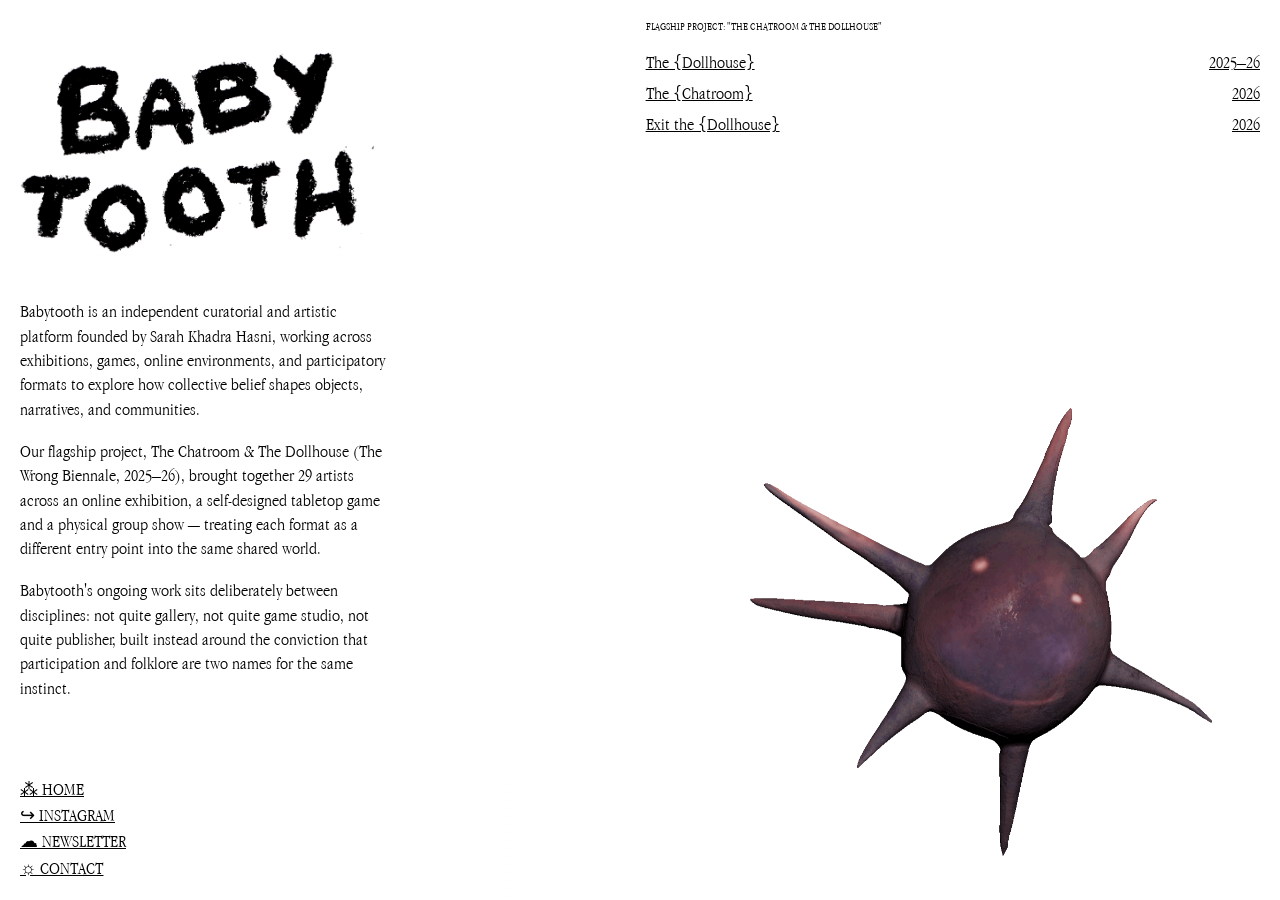
==== index.html @ 8e9f5a17 "babytooth website v.1" ====
<!DOCTYPE html>
<html lang="en">
<head>
    <meta charset="UTF-8">
    <meta name="viewport" content="width=device-width, initial-scale=1.0">
    <title>Babytooth</title>
    <link rel="stylesheet" href="style.css">
</head>
<body>

<main class="site">

    <!-- LEFT / MAIN INFORMATION -->
    <section class="intro">
        <a href="index.html" class="logo-link">
            <img
                src="assets/babytooth.png"
                alt="Babytooth"
                class="logo"
            >
        </a>

        <div class="description">
            <p>
                Babytooth is an independent curatorial and artistic
                platform founded by Sarah Khadra Hasni, working across
                exhibitions, games, online environments, and participatory
                formats to explore how collective belief shapes objects,
                narratives, and communities.
            </p>
            <p>
                Our flagship project, The Chatroom & The Dollhouse
                (The Wrong Biennale, 2025–26), brought together 29 artists
                across an online exhibition, a self-designed tabletop game
                and a physical group show — treating each format as a
                different entry point into the same shared world.
            </p>
            <p>
                Babytooth's ongoing work sits deliberately between
                disciplines: not quite gallery, not quite game studio,
                not quite publisher, built instead around the conviction
                that participation and folklore are two names for the
                same instinct.
            </p>
        </div>
    </section>

    <!-- RIGHT / PROJECTS -->
    <section class="projects">
        <div class="projects-label">
            FLAGSHIP PROJECT: "THE CHATROOM & THE DOLLHOUSE"
        </div>

        <nav class="project-list">

            <!-- THE DOLLHOUSE -->
            <a
                href="projects/dollhouse.html"
                class="project"
                data-img1="assets/dollhouse-1.png"
                data-img2="assets/dollhouse-2.png"
            >
                <span class="project-title">
                    The {Dollhouse}
                </span>
                <span class="project-date">
                    2025–26
                </span>
            </a>

            <!-- THE CHATROOM -->
            <a
                href="projects/chatroom.html"
                class="project"
                data-img1="assets/chatroom-1.jpg"
                data-img2="assets/chatroom-2.jpg"
            >
                <span class="project-title">
                    The {Chatroom}
                </span>
                <span class="project-date">
                    2026
                </span>
            </a>

            <!-- EXIT THE DOLLHOUSE -->
            <a
                href="projects/exit-dollhouse.html"
                class="project"
                data-img1="assets/exit-dollhouse-1.jpg"
                data-img2="assets/exit-dollhouse-2.jpg"
            >
                <span class="project-title">
                    Exit the {Dollhouse}
                </span>
                <span class="project-date">
                    2026
                </span>
            </a>

        </nav>
    </section>

    <!-- PROJECT HOVER IMAGES -->
    <div class="project-preview">
        <img
            src=""
            alt=""
            id="preview-image-1"
        >
        <img
            src=""
            alt=""
            id="preview-image-2"
        >
    </div>

    <!-- BOTTOM LEFT NAVIGATION -->
    <nav class="site-nav">
        <a href="index.html">
            ⁂ HOME
        </a>
        <a
            href="https://www.instagram.com/bby.t00th/"
            target="_blank"
            rel="noopener noreferrer"
        >
           ↪ INSTAGRAM
        </a>
        <a href="#newsletter">
           ☁ NEWSLETTER
        </a>
        <a href="mailto:thechatroomandthedollhouse@gmail.com">
           ☼ CONTACT
        </a>
    </nav>

<div class="mascot">
    <img
        src="assets/spikey0-static.png"
        data-static="assets/spikey0-static.png"
        data-gif="assets/spikey0.gif"
        data-spin2="assets/spikey1.gif"
        alt="Babytooth mascot"
    >
</div>

</main>

<div class="bottom-fade"></div>

<script src="script.js"></script>
</body>
<!-- HIDDEN SVG FILTER FOR LOGO BOILING EFFECT -->
<svg style="display: none;">
  <defs>
    <filter id="hand-drawn">
      <feTurbulence type="fractalNoise" baseFrequency="0.04" numOctaves="2" result="noise" />
      <feDisplacementMap in="SourceGraphic" in2="noise" scale="3" xChannelSelector="R" yChannelSelector="G" />
    </filter>
    
    <filter id="hand-drawn-2">
      <feTurbulence type="fractalNoise" baseFrequency="0.05" numOctaves="2" result="noise" />
      <feDisplacementMap in="SourceGraphic" in2="noise" scale="4" xChannelSelector="R" yChannelSelector="G" opacity="0.8" />
    </filter>
  </defs>
</svg>
</html>
---- style.css ----
/* --------------------------------------------------
   CUSTOM & GOOGLE FONTS
-------------------------------------------------- */
@import url('https://fonts.googleapis.com/css2?family=Rock+Salt&display=swap');

/* --------------------------------------------------
   PROJECT TITLE (ROCK SALT + CONTINUOUS BOIL)
-------------------------------------------------- */
.project-title-bold {
    font-weight: normal;
    line-height: 1.2;
    letter-spacing: 0.5px;
    margin: 0 0 10px 0;
    text-transform: uppercase;
    display: inline-block;
    
    /* Continuous 3-step hand-drawn boil animation */
    animation: squigglevision 0.35s steps(1) infinite;
}
/* --------------------------------------------------
   CUSTOM FONT SETUP
-------------------------------------------------- */

@font-face {
    font-family: 'AppleGaramond';
    src: url('assets/AppleGaramond-Light.ttf') format('truetype');
    font-weight: normal;
    font-style: normal;
}

@font-face {
    font-family: 'Tagesschrift';
    src: url('../assets/Tagesschrift-Regular.ttf') format('truetype'),
         url('assets/Tagesschrift-Regular.ttf') format('truetype');
    font-weight: normal;
    font-style: normal;
}


/* --------------------------------------------------
   BASIC RESET & BODY
-------------------------------------------------- */

* {
    box-sizing: border-box;
}

html,
body {
    margin: 0;
    padding: 0;
    width: 100%;
    min-height: 100%;
}

body {
    font-family: 'AppleGaramond', Arial, sans-serif;
    font-size: 18px;
    line-height: 1.35;
    background: #ffffff;
    color: #000000;
    background-size: 100% auto;
    background-position: top center;
    background-repeat: no-repeat;
    background-attachment: fixed;
}

/* --------------------------------------------------
   BOTTOM GRADIENT FADE
-------------------------------------------------- */

.bottom-fade {
    position: fixed;
    bottom: 0;
    left: 0;
    width: 100%;
    height: 120px;
    background: linear-gradient(to top, rgba(255, 255, 255, 1) 0%, rgba(255, 255, 255, 0) 100%);
    pointer-events: none;
    z-index: 15;
}


/* --------------------------------------------------
   LINKS
-------------------------------------------------- */

a {
    color: inherit;
    text-decoration: underline;
}

a:hover, a:active {
    color: black;
    background-color: rgba(234, 178, 221, 0.458);
}

.logo-link:hover,
.logo-link:active {
    background-color: transparent;
}

::selection {
    color: rgb(234, 178, 221);
    background: black;
}


/* --------------------------------------------------
   MAIN LAYOUT (HOMEPAGE)
-------------------------------------------------- */

.site {
    position: relative;
    width: 100%;
    min-height: 100vh;
    padding: 20px;
}


/* --------------------------------------------------
   INTRO (LEFT SIDEBAR) & STICKY LOGO
-------------------------------------------------- */

.intro {
    width: 370px;
    max-width: 100%;
}

.logo-link {
    display: block;
    position: sticky;
    top: 0;
    z-index: 100;
    padding-top: 20px; /* Maintains top spacing when sticky */
    margin-bottom: 25px;
    /* White gradient fading down to transparent so text disappears behind it as you scroll */
    background: linear-gradient(
        to bottom,
        rgba(255, 255, 255, 1) 0%,
        rgba(255, 255, 255, 1) 75%,
        rgba(255, 255, 255, 0) 100%
    );
}

.logo {
    display: block;
    width: 370px;
    max-width: 100%;
    height: auto;
    margin-bottom: 10px; /* Reduced since bottom padding of logo-link adds spacing */
}


/* --------------------------------------------------
   HOMEPAGE PROJECTS LIST
-------------------------------------------------- */

.projects {
    position: absolute;
    top: 20px;
    right: 20px;
    width: 48vw;
    max-width: 700px;
}

.projects-label {
    margin-bottom: 12px;
    font-size: 11px;
    text-transform: uppercase;
}

.project-list {
    display: flex;
    flex-direction: column;
}

.project {
    display: grid;
    grid-template-columns: 1fr auto;
    gap: 20px;
    padding: 3px 0;
    border-bottom: 1px solid transparent;
}

.project:hover {
    text-decoration: none;
}

.project:hover .project-title {
    text-decoration: underline;
}

.project-date {
    white-space: nowrap;
}


/* --------------------------------------------------
   PROJECT IMAGE PREVIEW
-------------------------------------------------- */

/* Base styling: Locked at 40vw / 650px max for all laptops (including 13" MacBooks) */
.project-preview {
    position: fixed;
    left: 50%;
    top: 50%;
    width: 40vw;
    max-width: 650px;
    aspect-ratio: 4 / 3;
    transform: translate(-50%, -50%);
    pointer-events: none;
    opacity: 0;
    z-index: 5;
    transition: opacity 0.15s ease;
}

/* ONLY applies to large external monitors, iMacs, and wide desktop displays */
@media (min-width: 1800px) {
    .project-preview {
        width: 50vw;
        max-width: 1000px;
    }
}

.project-preview.visible {
    opacity: 1;
}

.project-preview img {
    position: absolute;
    width: 55%;
    aspect-ratio: 4 / 3;
    object-fit: cover;
    transition: transform 0.2s ease-out;
}

/* Back Image */
.project-preview img:first-child {
    top: 0;
    left: 0;
    transform: translate(var(--x1, 0px), var(--y1, 0px));
}

/* Front Image */
.project-preview img:last-child {
    bottom: 0;
    right: 0;
    transform: translate(var(--x2, 0px), var(--y2, 0px));
    filter: drop-shadow(0px 8px 16px rgba(0, 0, 0, 0.2));
}


/* --------------------------------------------------
   BOTTOM NAVIGATION
-------------------------------------------------- */

.site-nav {
    position: fixed;
    left: 20px;
    bottom: 20px;
    display: flex;
    flex-direction: column;
    gap: 2px;
    z-index: 20;
}

.site-nav a {
    width: max-content;
}


/* --------------------------------------------------
   MASCOT
-------------------------------------------------- */

.mascot {
    position: fixed;
    right: 20px;
    bottom: 20px;
    width: 550px;
    z-index: 30;
    pointer-events: none;
    transition: width 0.3s ease;
}

.project-page .mascot {
    width: 220px;
}

.mascot img {
    display: block;
    width: 100%;
    height: auto;
    pointer-events: auto;
    cursor: pointer;
}

/* --------------------------------------------------
   PROJECT SUBPAGES (3-COLUMN GRID LAYOUT)
-------------------------------------------------- */

.project-grid {
    display: grid;
    grid-template-columns: 370px 1fr 200px; 
    gap: 8vw; /* Takes up 8% of the screen width for each gap */
    width: 100%;
    padding-bottom: 120px;
}

.project-content {
    width: 100%;
}

.project-header,
.project-images {
    width: 100%;
}

/* --------------------------------------------------
   PROJECT PAGE HEADER & LAYOUT
-------------------------------------------------- */

.project-header {
    width: 100%;
    text-align: center;
    margin-bottom: 40px;
}

/* Custom Font Title (Komrile) */
.project-title-bold {
    font-family: 'Tagesschrift', sans-serif;
    font-size: 38px;
    font-weight: thin;
    line-height: 1.1;
    letter-spacing: -0.5px;
    margin: 0 0 10px 0;
    text-transform: uppercase;
}

/* Subtitle in default font */
.project-subtitle {
    font-family: 'AppleGaramond', Georgia, serif;
    font-size: 18px;
    color: #444444;
    letter-spacing: 0.5px;
    margin-bottom: 30px;
}

/* Hero (First) Image directly under header */
.project-hero-image {
    margin: 0 0 35px 0;
    width: 100%;
}

.project-hero-image img {
    display: block;
    width: 100%;
    height: auto;
}

/* Minimalist Metadata Grid */
.project-meta-grid {
    display: grid;
    grid-template-columns: repeat(2, 1fr);
    gap: 16px 24px;
    padding: 18px 0;
    margin-bottom: 40px;
    border-top: 1px dotted #cccccc;
    border-bottom: 1px dotted #cccccc;
    font-size: 14px;
    text-align: left;
}

.meta-item {
    display: flex;
    flex-direction: column;
    gap: 2px;
}

.meta-label {
    font-family: sans-serif;
    font-size: 10px;
    letter-spacing: 1px;
    text-transform: uppercase;
    color: #666666;
}

.meta-value {
    font-family: 'AppleGaramond', Georgia, serif;
    font-size: 16px;
}

/* Standard Body Text */
.project-description {
    margin-bottom: 60px;
    font-size: 18px;
    line-height: 1.45;
    max-width: 750px;
}

.project-description p {
    margin: 0 0 18px 0;
}

/* Images Gallery Spacing */
.project-images figure {
    margin: 0 0 60px 0;
}

.project-images img {
    display: block;
    width: 100%;
    height: auto;
}

/* --------------------------------------------------
   PROJECT SIDEBAR (RIGHT / 3RD COLUMN)
-------------------------------------------------- */

.projects-sidebar {
    width: 200px;
    position: sticky;
    top: 20px;
    align-self: start;
}

.sidebar-title {
    font-size: 11px;
    text-transform: uppercase;
    margin-bottom: 20px;
}

.sidebar-project-list {
    display: flex;
    flex-direction: column;
    gap: 25px;
}

.sidebar-item {
    display: flex;
    flex-direction: column;
    text-decoration: none;
    position: relative;
}

.sidebar-item:hover {
    background-color: transparent;
}

/* Image wrapper container */
.sidebar-item-img-wrapper {
    position: relative;
    width: 100%;
    height: 120px; /* <--- Fixed height is capping the preview images */
    margin-bottom: 6px;
    overflow: hidden;
    background-color: #ffffff;
}

.sidebar-item img {
    width: 100%;
    height: 100%;
    object-fit: cover;
    display: block;
    transition: filter 0.25s ease, transform 0.25s ease;
}

/* Base Inverted Inverted/X-Ray Effect on Hover */
.sidebar-item:hover img {
    filter: invert(100%) brightness(1.1) contrast(1.1);
    transform: scale(1.02);
}

/* Pale Pink Hue Layer on Top */
.sidebar-item-img-wrapper::after {
    content: '';
    position: absolute;
    top: 0;
    left: 0;
    width: 100%;
    height: 100%;
    background-color: rgb(234, 178, 221); /* Your exact pale pink tone */
    mix-blend-mode: hue; /* Replaces color hues with pink while preserving inverted detail */
    opacity: 0;
    pointer-events: none;
    transition: opacity 0.25s ease;
}

/* Trigger pink hue layer on hover */
.sidebar-item:hover .sidebar-item-img-wrapper::after {
    opacity: 1;
}

.sidebar-item-title {
    font-size: 14px;
    text-decoration: underline;
}

.sidebar-item:hover .sidebar-item-title {
    background-color: rgba(234, 178, 221, 0.458);
}

/* --------------------------------------------------
   METADATA GRID & ARTIST LIST
-------------------------------------------------- */

.project-meta-grid {
    display: grid;
    grid-template-columns: repeat(2, 1fr);
    gap: 16px 24px;
    padding: 18px 0;
    margin-bottom: 40px;
    border-top: 1px dotted #cccccc;
    border-bottom: 1px dotted #cccccc;
    font-size: 14px;
    text-align: left;
}

/* Full-width metadata item (spans across both columns) */
.meta-item.full-width {
    grid-column: 1 / -1;
    padding-top: 10px;
    border-top: 1px dotted #e5e5e5;
}

/* Image Captions / Credits */
figcaption.image-credit {
    font-family: sans-serif;
    font-size: 11px;
    letter-spacing: 0.5px;
    color: #666666;
    margin-top: 8px;
    text-align: center;
    line-height: 1.35;
}




/* --------------------------------------------------
   MOBILE ADAPTATION
-------------------------------------------------- */

@media (max-width: 1024px) {
    .project-grid {
        grid-template-columns: 370px 1fr;
    }

    .projects-sidebar {
        grid-column: span 2;
        width: 100%;
        position: relative;
        top: 0;
    }

    .sidebar-project-list {
        flex-direction: row;
        gap: 15px;
    }

    .sidebar-item {
        flex: 1;
    }
}

@media (max-width: 850px) {
    .site {
        padding: 15px;
    }

    .project-grid {
        grid-template-columns: 1fr;
        gap: 60px;
    }

    .intro {
        width: 100%;
    }

    .logo {
        width: 140px;
        margin-bottom: 25px;
    }

    .projects,
    .project-content {
        width: 100%;
    }

    .project-preview {
        display: none;
    }

    .site-nav {
        position: relative;
        left: auto;
        bottom: auto;
        margin-top: 60px;
        margin-bottom: 100px;
    }

    .mascot {
        width: 100px;
        right: 15px;
        bottom: 15px;
    }

    .sidebar-project-list {
        flex-direction: column;
    }

    .project-title-bold {
        font-size: 36px;
    }

    .project-meta-grid {
        grid-template-columns: 1fr;
    }
}

/* --------------------------------------------------
   LOGO HAND-DRAWN BOIL ANIMATION ON ANY LINK HOVER
-------------------------------------------------- */

@keyframes squigglevision {
  0%, 100% {
    filter: url('#hand-drawn');
    transform: scale(1) rotate(0deg);
  }
  33% {
    filter: url('#hand-drawn-2');
    transform: scale(1.005) rotate(0.3deg);
  }
  66% {
    filter: none;
    transform: scale(0.998) rotate(-0.3deg);
  }
}

/* Base logo styling */
.logo {
  display: block;
  width: 370px;
  max-width: 100%;
  height: auto;
  margin-bottom: 35px;
}

/* Trigger the boil animation on hover over the logo OR hover over ANY link on the site */
.logo:hover,
body:has(a:hover) .logo {
  animation: squigglevision 0.35s steps(1) infinite;
}
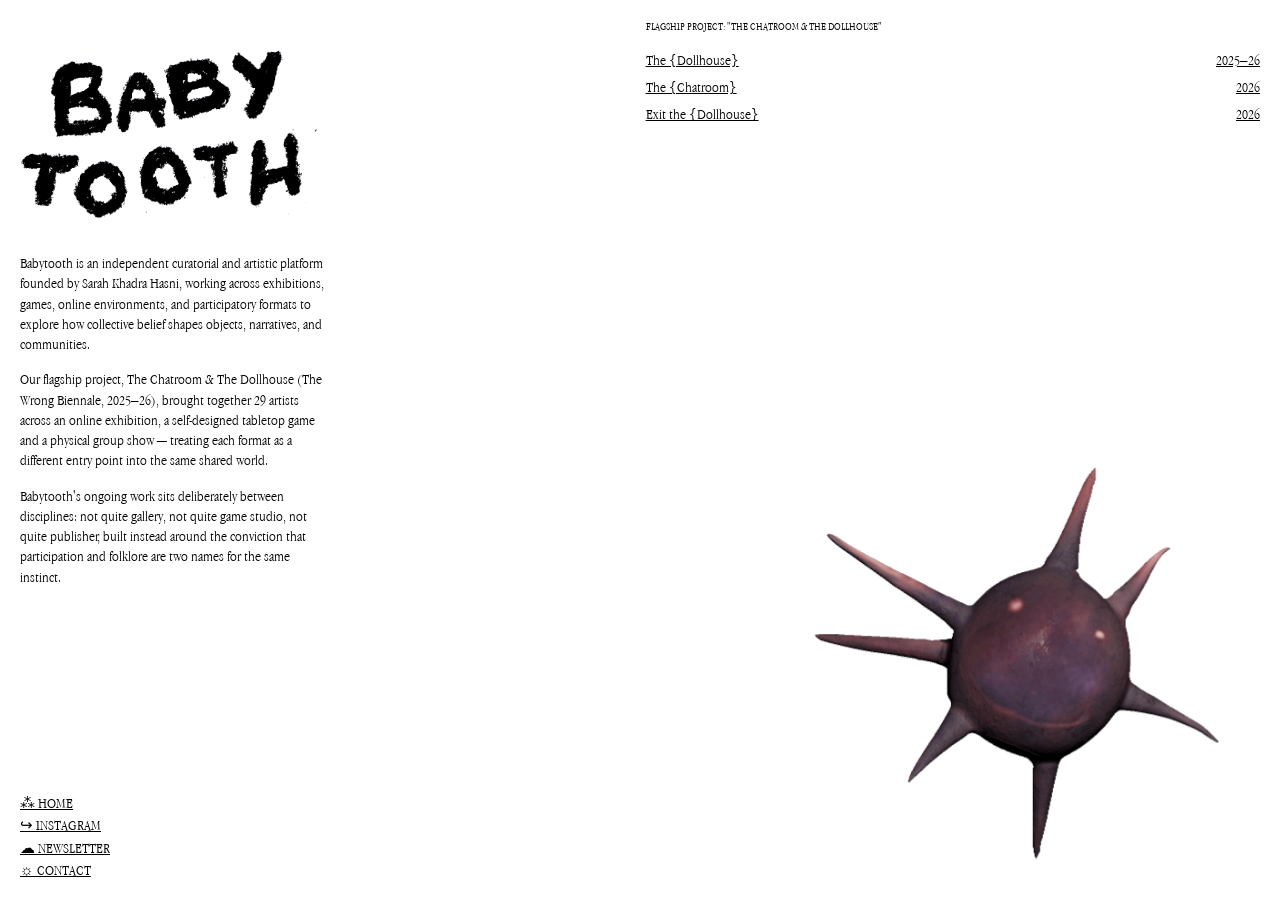
==== commit 2829ee92: "proportions update" ====
--- a/index.html
+++ b/index.html
@@ -149,20 +149,24 @@
 
 <div class="bottom-fade"></div>
 
+<!-- HIDDEN SVG FILTER FOR LOGO ANIMATION -->
+<svg width="0" height="0" style="position: absolute; pointer-events: none;">
+    <defs>
+        <filter id="hand-drawn" x="0%" y="0%" width="100%" height="100%">
+            <feTurbulence type="fractalNoise" baseFrequency="0.04" numOctaves="2" result="noise" />
+            <feDisplacementMap in="SourceGraphic" in2="noise" scale="2" xChannelSelector="R" yChannelSelector="G" />
+        </filter>
+        <filter id="hand-drawn-2" x="0%" y="0%" width="100%" height="100%">
+            <feTurbulence type="fractalNoise" baseFrequency="0.05" numOctaves="2" result="noise" />
+            <feDisplacementMap in="SourceGraphic" in2="noise" scale="3" xChannelSelector="R" yChannelSelector="G" />
+        </filter>
+        <filter id="hand-drawn-3" x="0%" y="0%" width="100%" height="100%">
+            <feTurbulence type="fractalNoise" baseFrequency="0.035" numOctaves="2" result="noise" />
+            <feDisplacementMap in="SourceGraphic" in2="noise" scale="1.5" xChannelSelector="R" yChannelSelector="G" />
+        </filter>
+    </defs>
+</svg>
+
 <script src="script.js"></script>
 </body>
-<!-- HIDDEN SVG FILTER FOR LOGO BOILING EFFECT -->
-<svg style="display: none;">
-  <defs>
-    <filter id="hand-drawn">
-      <feTurbulence type="fractalNoise" baseFrequency="0.04" numOctaves="2" result="noise" />
-      <feDisplacementMap in="SourceGraphic" in2="noise" scale="3" xChannelSelector="R" yChannelSelector="G" />
-    </filter>
-    
-    <filter id="hand-drawn-2">
-      <feTurbulence type="fractalNoise" baseFrequency="0.05" numOctaves="2" result="noise" />
-      <feDisplacementMap in="SourceGraphic" in2="noise" scale="4" xChannelSelector="R" yChannelSelector="G" opacity="0.8" />
-    </filter>
-  </defs>
-</svg>
 </html>
--- a/style.css
+++ b/style.css
@@ -3,20 +3,6 @@
 -------------------------------------------------- */
 @import url('https://fonts.googleapis.com/css2?family=Rock+Salt&display=swap');
 
-/* --------------------------------------------------
-   PROJECT TITLE (ROCK SALT + CONTINUOUS BOIL)
--------------------------------------------------- */
-.project-title-bold {
-    font-weight: normal;
-    line-height: 1.2;
-    letter-spacing: 0.5px;
-    margin: 0 0 10px 0;
-    text-transform: uppercase;
-    display: inline-block;
-    
-    /* Continuous 3-step hand-drawn boil animation */
-    animation: squigglevision 0.35s steps(1) infinite;
-}
 /* --------------------------------------------------
    CUSTOM FONT SETUP
 -------------------------------------------------- */
@@ -55,7 +41,7 @@
 
 body {
     font-family: 'AppleGaramond', Arial, sans-serif;
-    font-size: 18px;
+    font-size: 15px;
     line-height: 1.35;
     background: #ffffff;
     color: #000000;
@@ -123,7 +109,7 @@
 -------------------------------------------------- */
 
 .intro {
-    width: 370px;
+    width: 310px;
     max-width: 100%;
 }
 
@@ -132,9 +118,8 @@
     position: sticky;
     top: 0;
     z-index: 100;
-    padding-top: 20px; /* Maintains top spacing when sticky */
+    padding-top: 20px;
     margin-bottom: 25px;
-    /* White gradient fading down to transparent so text disappears behind it as you scroll */
     background: linear-gradient(
         to bottom,
         rgba(255, 255, 255, 1) 0%,
@@ -145,10 +130,10 @@
 
 .logo {
     display: block;
-    width: 370px;
+    width: 310px;
     max-width: 100%;
     height: auto;
-    margin-bottom: 10px; /* Reduced since bottom padding of logo-link adds spacing */
+    margin-bottom: 10px;
 }
 
 
@@ -200,7 +185,6 @@
    PROJECT IMAGE PREVIEW
 -------------------------------------------------- */
 
-/* Base styling: Locked at 40vw / 650px max for all laptops (including 13" MacBooks) */
 .project-preview {
     position: fixed;
     left: 50%;
@@ -215,7 +199,6 @@
     transition: opacity 0.15s ease;
 }
 
-/* ONLY applies to large external monitors, iMacs, and wide desktop displays */
 @media (min-width: 1800px) {
     .project-preview {
         width: 50vw;
@@ -235,14 +218,12 @@
     transition: transform 0.2s ease-out;
 }
 
-/* Back Image */
 .project-preview img:first-child {
     top: 0;
     left: 0;
     transform: translate(var(--x1, 0px), var(--y1, 0px));
 }
 
-/* Front Image */
 .project-preview img:last-child {
     bottom: 0;
     right: 0;
@@ -278,14 +259,14 @@
     position: fixed;
     right: 20px;
     bottom: 20px;
-    width: 550px;
+    width: 480px; /* Reduced from 550px for homepage/index */
     z-index: 30;
     pointer-events: none;
     transition: width 0.3s ease;
 }
 
 .project-page .mascot {
-    width: 220px;
+    width: 160px;
 }
 
 .mascot img {
@@ -296,16 +277,19 @@
     cursor: pointer;
 }
 
+
 /* --------------------------------------------------
    PROJECT SUBPAGES (3-COLUMN GRID LAYOUT)
 -------------------------------------------------- */
 
 .project-grid {
     display: grid;
-    grid-template-columns: 370px 1fr 200px; 
-    gap: 8vw; /* Takes up 8% of the screen width for each gap */
+    grid-template-columns: 310px 1fr 170px; 
+    gap: 110px; /* Increased from 100px to 110px (pushes center in by 20px total) */
     width: 100%;
     padding-bottom: 120px;
+    max-width: 1600px;
+    margin: 0 auto;
 }
 
 .project-content {
@@ -317,6 +301,7 @@
     width: 100%;
 }
 
+
 /* --------------------------------------------------
    PROJECT PAGE HEADER & LAYOUT
 -------------------------------------------------- */
@@ -324,32 +309,33 @@
 .project-header {
     width: 100%;
     text-align: center;
-    margin-bottom: 40px;
-}
-
-/* Custom Font Title (Komrile) */
+    margin-bottom: 30px;
+}
+
 .project-title-bold {
     font-family: 'Tagesschrift', sans-serif;
-    font-size: 38px;
-    font-weight: thin;
+    font-size: 32px;
+    font-weight: normal;
     line-height: 1.1;
     letter-spacing: -0.5px;
-    margin: 0 0 10px 0;
+    margin: 0 0 8px 0;
     text-transform: uppercase;
-}
-
-/* Subtitle in default font */
+    display: inline-block;
+    
+    /* Continuous 3-step hand-drawn boil animation */
+    animation: squigglevision 0.35s steps(1) infinite;
+}
+
 .project-subtitle {
     font-family: 'AppleGaramond', Georgia, serif;
-    font-size: 18px;
+    font-size: 15px;
     color: #444444;
     letter-spacing: 0.5px;
-    margin-bottom: 30px;
-}
-
-/* Hero (First) Image directly under header */
+    margin-bottom: 25px;
+}
+
 .project-hero-image {
-    margin: 0 0 35px 0;
+    margin: 0 0 30px 0;
     width: 100%;
 }
 
@@ -359,16 +345,15 @@
     height: auto;
 }
 
-/* Minimalist Metadata Grid */
 .project-meta-grid {
     display: grid;
     grid-template-columns: repeat(2, 1fr);
     gap: 16px 24px;
-    padding: 18px 0;
-    margin-bottom: 40px;
+    padding: 16px 0;
+    margin-bottom: 35px;
     border-top: 1px dotted #cccccc;
     border-bottom: 1px dotted #cccccc;
-    font-size: 14px;
+    font-size: 13px;
     text-align: left;
 }
 
@@ -388,24 +373,22 @@
 
 .meta-value {
     font-family: 'AppleGaramond', Georgia, serif;
-    font-size: 16px;
-}
-
-/* Standard Body Text */
+    font-size: 15px;
+}
+
 .project-description {
-    margin-bottom: 60px;
-    font-size: 18px;
-    line-height: 1.45;
-    max-width: 750px;
+    margin-bottom: 50px;
+    font-size: 15px;
+    line-height: 1.4;
+    max-width: 100%; 
 }
 
 .project-description p {
-    margin: 0 0 18px 0;
-}
-
-/* Images Gallery Spacing */
+    margin: 0 0 14px 0;
+}
+
 .project-images figure {
-    margin: 0 0 60px 0;
+    margin: 0 0 50px 0;
 }
 
 .project-images img {
@@ -414,12 +397,13 @@
     height: auto;
 }
 
+
 /* --------------------------------------------------
    PROJECT SIDEBAR (RIGHT / 3RD COLUMN)
 -------------------------------------------------- */
 
 .projects-sidebar {
-    width: 200px;
+    width: 100%;
     position: sticky;
     top: 20px;
     align-self: start;
@@ -428,13 +412,13 @@
 .sidebar-title {
     font-size: 11px;
     text-transform: uppercase;
-    margin-bottom: 20px;
+    margin-bottom: 15px;
 }
 
 .sidebar-project-list {
     display: flex;
     flex-direction: column;
-    gap: 25px;
+    gap: 18px;
 }
 
 .sidebar-item {
@@ -448,12 +432,11 @@
     background-color: transparent;
 }
 
-/* Image wrapper container */
 .sidebar-item-img-wrapper {
     position: relative;
     width: 100%;
-    height: 120px; /* <--- Fixed height is capping the preview images */
-    margin-bottom: 6px;
+    aspect-ratio: 17 / 10;
+    margin-bottom: 4px;
     overflow: hidden;
     background-color: #ffffff;
 }
@@ -466,13 +449,11 @@
     transition: filter 0.25s ease, transform 0.25s ease;
 }
 
-/* Base Inverted Inverted/X-Ray Effect on Hover */
 .sidebar-item:hover img {
     filter: invert(100%) brightness(1.1) contrast(1.1);
     transform: scale(1.02);
 }
 
-/* Pale Pink Hue Layer on Top */
 .sidebar-item-img-wrapper::after {
     content: '';
     position: absolute;
@@ -480,20 +461,20 @@
     left: 0;
     width: 100%;
     height: 100%;
-    background-color: rgb(234, 178, 221); /* Your exact pale pink tone */
-    mix-blend-mode: hue; /* Replaces color hues with pink while preserving inverted detail */
+    background-color: rgb(234, 178, 221);
+    mix-blend-mode: hue;
     opacity: 0;
     pointer-events: none;
     transition: opacity 0.25s ease;
 }
 
-/* Trigger pink hue layer on hover */
 .sidebar-item:hover .sidebar-item-img-wrapper::after {
     opacity: 1;
 }
 
 .sidebar-item-title {
-    font-size: 14px;
+    font-size: 12px;
+    line-height: 1.2;
     text-decoration: underline;
 }
 
@@ -501,30 +482,17 @@
     background-color: rgba(234, 178, 221, 0.458);
 }
 
+
 /* --------------------------------------------------
    METADATA GRID & ARTIST LIST
 -------------------------------------------------- */
 
-.project-meta-grid {
-    display: grid;
-    grid-template-columns: repeat(2, 1fr);
-    gap: 16px 24px;
-    padding: 18px 0;
-    margin-bottom: 40px;
-    border-top: 1px dotted #cccccc;
-    border-bottom: 1px dotted #cccccc;
-    font-size: 14px;
-    text-align: left;
-}
-
-/* Full-width metadata item (spans across both columns) */
 .meta-item.full-width {
     grid-column: 1 / -1;
     padding-top: 10px;
     border-top: 1px dotted #e5e5e5;
 }
 
-/* Image Captions / Credits */
 figcaption.image-credit {
     font-family: sans-serif;
     font-size: 11px;
@@ -536,15 +504,13 @@
 }
 
 
-
-
 /* --------------------------------------------------
    MOBILE ADAPTATION
 -------------------------------------------------- */
 
 @media (max-width: 1024px) {
     .project-grid {
-        grid-template-columns: 370px 1fr;
+        grid-template-columns: 310px 1fr;
     }
 
     .projects-sidebar {
@@ -575,7 +541,8 @@
     }
 
     .intro {
-        width: 100%;
+        width: 310px;
+        max-width: 100%;
     }
 
     .logo {
@@ -611,7 +578,7 @@
     }
 
     .project-title-bold {
-        font-size: 36px;
+        font-size: 26px;
     }
 
     .project-meta-grid {
@@ -619,9 +586,20 @@
     }
 }
 
-/* --------------------------------------------------
-   LOGO HAND-DRAWN BOIL ANIMATION ON ANY LINK HOVER
--------------------------------------------------- */
+
+/* --------------------------------------------------
+   HAND-DRAWN BOIL & JITTER ANIMATION (BALANCED)
+-------------------------------------------------- */
+
+.logo {
+    display: block;
+    width: 310px;
+    max-width: 100%;
+    height: auto;
+    margin-bottom: 10px;
+    /* Prevent jitter from pushing layout content below it */
+    transform-origin: center center;
+}
 
 @keyframes squigglevision {
   0%, 100% {
@@ -630,25 +608,22 @@
   }
   33% {
     filter: url('#hand-drawn-2');
-    transform: scale(1.005) rotate(0.3deg);
+    transform: scale(1.004) rotate(-0.15deg);
   }
   66% {
-    filter: none;
-    transform: scale(0.998) rotate(-0.3deg);
+    filter: url('#hand-drawn-3');
+    transform: scale(0.996) rotate(0.15deg);
   }
 }
 
-/* Base logo styling */
-.logo {
-  display: block;
-  width: 370px;
-  max-width: 100%;
-  height: auto;
-  margin-bottom: 35px;
-}
-
-/* Trigger the boil animation on hover over the logo OR hover over ANY link on the site */
+/* Apply subtle boil animation to logo on hover or link hover */
 .logo:hover,
 body:has(a:hover) .logo {
-  animation: squigglevision 0.35s steps(1) infinite;
+  animation: squigglevision 0.38s steps(1) infinite;
+}
+
+/* Apply subtle boil animation to project page bold titles */
+.project-title-bold {
+  display: inline-block;
+  animation: squigglevision 0.38s steps(1) infinite;
 }
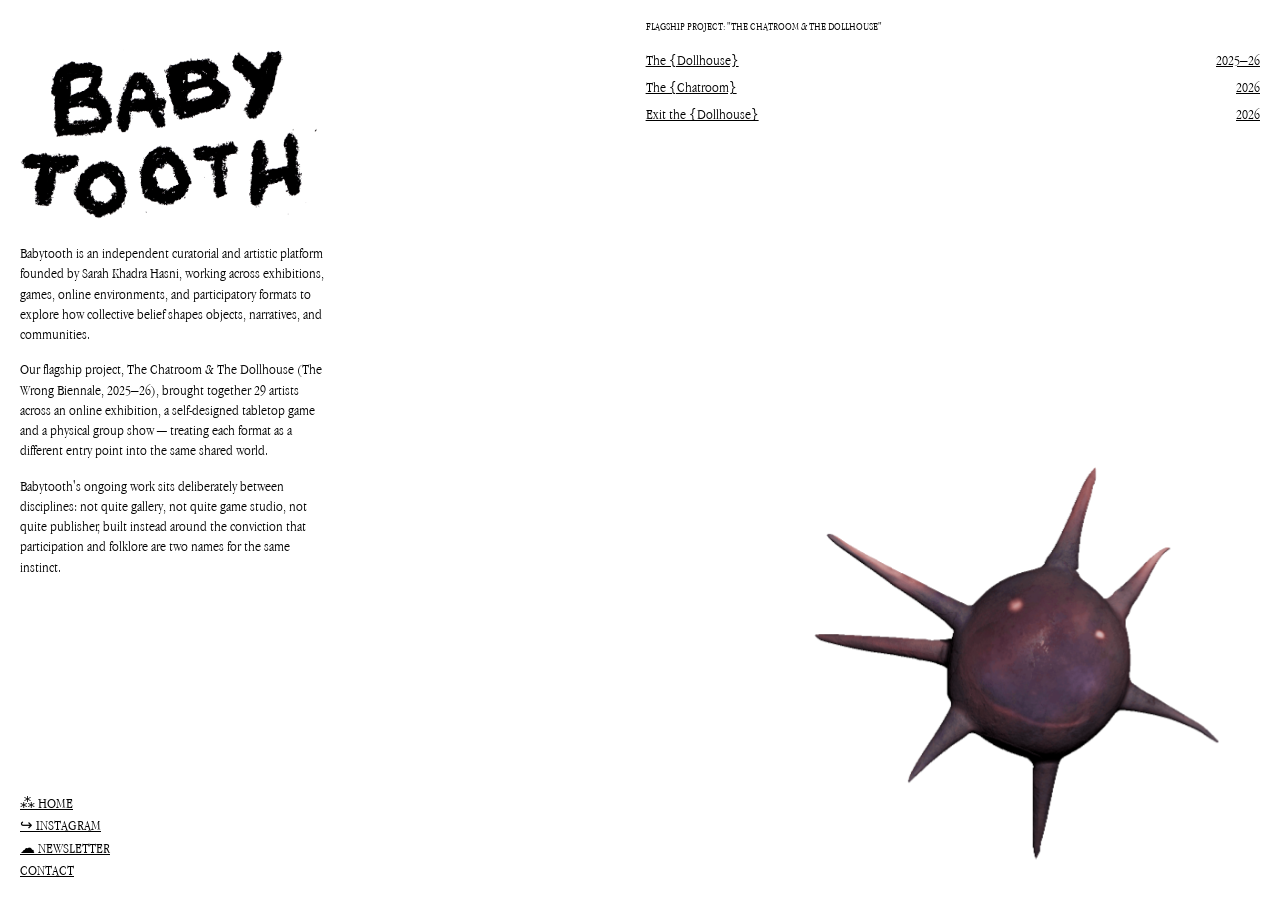
==== commit ea416598: "contact form + newsletter + cleaner css" ====
--- a/index.html
+++ b/index.html
@@ -29,7 +29,7 @@
                 narratives, and communities.
             </p>
             <p>
-                Our flagship project, The Chatroom & The Dollhouse
+                Our flagship project, The Chatroom &amp; The Dollhouse
                 (The Wrong Biennale, 2025–26), brought together 29 artists
                 across an online exhibition, a self-designed tabletop game
                 and a physical group show — treating each format as a
@@ -48,7 +48,7 @@
     <!-- RIGHT / PROJECTS -->
     <section class="projects">
         <div class="projects-label">
-            FLAGSHIP PROJECT: "THE CHATROOM & THE DOLLHOUSE"
+            FLAGSHIP PROJECT: "THE CHATROOM &amp; THE DOLLHOUSE"
         </div>
 
         <nav class="project-list">
@@ -127,27 +127,61 @@
         >
            ↪ INSTAGRAM
         </a>
-        <a href="#newsletter">
+        <a href="https://docs.google.com/forms/d/e/1FAIpQLSenMiPVBC29Pl1h9PBehbivuFpgXhqn_qUfXKItLPQYz8swDA/viewform" target="_blank">
            ☁ NEWSLETTER
         </a>
-        <a href="mailto:thechatroomandthedollhouse@gmail.com">
-           ☼ CONTACT
-        </a>
+        <!-- NAV TRIGGER -->
+        <a href="#contact" id="contact-trigger">CONTACT</a>
     </nav>
 
-<div class="mascot">
-    <img
-        src="assets/spikey0-static.png"
-        data-static="assets/spikey0-static.png"
-        data-gif="assets/spikey0.gif"
-        data-spin2="assets/spikey1.gif"
-        alt="Babytooth mascot"
-    >
+    <div class="mascot">
+        <img
+            src="assets/spikey0-static.png"
+            data-static="assets/spikey0-static.png"
+            data-gif="assets/spikey0.gif"
+            data-spin2="assets/spikey1.gif"
+            alt="Babytooth mascot"
+        >
+    </div>
+
+</main>
+
+<!-- BOTTOM GRADIENT FADE (ONLY ACTIVE ON SCROLLABLE SUBPAGES) -->
+<div class="bottom-fade"></div>
+
+<!-- CONTACT OVERLAY MODAL (PLACED OUTSIDE MAIN FOR CLEAN STACKING) -->
+<div id="contact-modal" class="contact-modal">
+    <div class="contact-modal-content">
+        <button id="close-modal" class="close-modal" aria-label="Close modal">&times;</button>
+        <h2 class="modal-title">Get in Touch</h2>
+        
+        <form id="contact-form" action="https://formspree.io/f/YOUR_FORMSPREE_ID" method="POST" class="contact-form">
+            <div class="form-group">
+                <label for="name">Name</label>
+                <input type="text" id="name" name="name" required placeholder="Your name">
+            </div>
+
+            <div class="form-group">
+                <label for="email">Email</label>
+                <input type="email" id="email" name="email" required placeholder="your@email.com">
+            </div>
+
+            <div class="form-group">
+                <label for="subject">Subject</label>
+                <input type="text" id="subject" name="_subject" required placeholder="Inquiry, proposition, etc.">
+            </div>
+
+            <div class="form-group">
+                <label for="message">Message</label>
+                <textarea id="message" name="message" rows="4" required placeholder="Your message..."></textarea>
+            </div>
+
+            <button type="submit" id="contact-submit-btn" class="contact-submit-btn">Send</button>
+        </form>
+
+        <div id="form-status" class="form-status" style="display: none;"></div>
+    </div>
 </div>
-
-</main>
-
-<div class="bottom-fade"></div>
 
 <!-- HIDDEN SVG FILTER FOR LOGO ANIMATION -->
 <svg width="0" height="0" style="position: absolute; pointer-events: none;">
--- a/style.css
+++ b/style.css
@@ -1,11 +1,8 @@
-/* --------------------------------------------------
-   CUSTOM & GOOGLE FONTS
--------------------------------------------------- */
+/* ==========================================================================
+   1. FONTS & BASE STYLES
+   ========================================================================== */
+
 @import url('https://fonts.googleapis.com/css2?family=Rock+Salt&display=swap');
-
-/* --------------------------------------------------
-   CUSTOM FONT SETUP
--------------------------------------------------- */
 
 @font-face {
     font-family: 'AppleGaramond';
@@ -22,11 +19,6 @@
     font-style: normal;
 }
 
-
-/* --------------------------------------------------
-   BASIC RESET & BODY
--------------------------------------------------- */
-
 * {
     box-sizing: border-box;
 }
@@ -45,56 +37,28 @@
     line-height: 1.35;
     background: #ffffff;
     color: #000000;
-    background-size: 100% auto;
-    background-position: top center;
-    background-repeat: no-repeat;
-    background-attachment: fixed;
-}
-
-/* --------------------------------------------------
-   BOTTOM GRADIENT FADE
--------------------------------------------------- */
-
-.bottom-fade {
-    position: fixed;
-    bottom: 0;
-    left: 0;
-    width: 100%;
-    height: 120px;
-    background: linear-gradient(to top, rgba(255, 255, 255, 1) 0%, rgba(255, 255, 255, 0) 100%);
-    pointer-events: none;
-    z-index: 15;
-}
-
-
-/* --------------------------------------------------
-   LINKS
--------------------------------------------------- */
+}
+
+::selection {
+    color: rgb(234, 178, 221);
+    background: black;
+}
 
 a {
     color: inherit;
     text-decoration: underline;
 }
 
-a:hover, a:active {
+a:hover, 
+a:active {
     color: black;
     background-color: rgba(234, 178, 221, 0.458);
 }
 
-.logo-link:hover,
-.logo-link:active {
-    background-color: transparent;
-}
-
-::selection {
-    color: rgb(234, 178, 221);
-    background: black;
-}
-
-
-/* --------------------------------------------------
-   MAIN LAYOUT (HOMEPAGE)
--------------------------------------------------- */
+
+/* ==========================================================================
+   2. GLOBAL / SHARED LAYOUT & COMPONENTS
+   ========================================================================== */
 
 .site {
     position: relative;
@@ -103,11 +67,7 @@
     padding: 20px;
 }
 
-
-/* --------------------------------------------------
-   INTRO (LEFT SIDEBAR) & STICKY LOGO
--------------------------------------------------- */
-
+/* --- Left Sidebar / Sticky Logo --- */
 .intro {
     width: 310px;
     max-width: 100%;
@@ -119,13 +79,20 @@
     top: 0;
     z-index: 100;
     padding-top: 20px;
-    margin-bottom: 25px;
+    padding-bottom: 0px;
+    margin-bottom: 0px;
     background: linear-gradient(
         to bottom,
         rgba(255, 255, 255, 1) 0%,
-        rgba(255, 255, 255, 1) 75%,
+        rgba(255, 255, 255, 1) 70%,
+        rgba(255, 255, 255, 0.85) 85%,
         rgba(255, 255, 255, 0) 100%
     );
+}
+
+.logo-link:hover,
+.logo-link:active {
+    background-color: transparent;
 }
 
 .logo {
@@ -133,14 +100,195 @@
     width: 310px;
     max-width: 100%;
     height: auto;
-    margin-bottom: 10px;
-}
-
-
-/* --------------------------------------------------
-   HOMEPAGE PROJECTS LIST
--------------------------------------------------- */
-
+    margin-bottom: 0px;
+    transform-origin: center center;
+}
+
+.logo:hover,
+body:has(a:hover) .logo {
+    animation: squigglevision 0.38s steps(1) infinite;
+}
+
+/* --- Bottom Fixed Navigation --- */
+.site-nav {
+    position: fixed;
+    left: 20px;
+    bottom: 20px;
+    display: flex;
+    flex-direction: column;
+    gap: 2px;
+    z-index: 50;
+}
+
+.site-nav a {
+    width: max-content;
+}
+
+/* --- Mascot --- */
+.mascot {
+    position: fixed;
+    right: 20px;
+    bottom: 20px;
+    width: 480px;
+    z-index: 50;
+    pointer-events: none;
+    transition: width 0.3s ease;
+}
+
+.mascot img {
+    display: block;
+    width: 100%;
+    height: auto;
+    pointer-events: auto;
+    cursor: pointer;
+}
+
+/* --- Bottom Gradient Fade --- */
+.bottom-fade {
+    display: none;
+    position: fixed;
+    bottom: 0;
+    left: 0;
+    width: 100%;
+    height: 110px;
+    background: linear-gradient(
+        to top, 
+        rgba(255, 255, 255, 0.85) 0%, 
+        rgba(255, 255, 255, 0.4) 50%, 
+        rgba(255, 255, 255, 0) 100%
+    );
+    pointer-events: none;
+    z-index: 15;
+}
+
+main.project-page ~ .bottom-fade {
+    display: block;
+}
+
+/* --- Contact Modal --- */
+.contact-modal {
+    display: none;
+    position: fixed;
+    top: 0;
+    left: 0;
+    width: 100vw;
+    height: 100vh;
+    background: rgba(0, 0, 0, 0.45);
+    backdrop-filter: blur(2px);
+    -webkit-backdrop-filter: blur(2px);
+    z-index: 10000;
+    justify-content: center;
+    align-items: center;
+}
+
+.contact-modal.active {
+    display: flex;
+}
+
+.contact-modal-content {
+    background-color: #ffffff;
+    border: 1px solid #111111;
+    padding: 35px 30px 30px 30px;
+    width: 90%;
+    max-width: 420px;
+    position: relative;
+    box-shadow: 0 10px 30px rgba(0,0,0,0.15);
+}
+
+.close-modal {
+    position: absolute;
+    top: 12px;
+    right: 15px;
+    background: none;
+    border: none;
+    font-size: 22px;
+    line-height: 1;
+    color: #000000;
+    cursor: pointer;
+    padding: 5px;
+    transition: opacity 0.15s ease;
+}
+
+.close-modal:hover {
+    opacity: 0.6;
+}
+
+.modal-title {
+    font-family: 'AppleGaramond', Georgia, serif;
+    font-size: 22px;
+    font-weight: normal;
+    margin-top: 0;
+    margin-bottom: 20px;
+    color: #000000;
+}
+
+.contact-form .form-group {
+    margin-bottom: 15px;
+    display: flex;
+    flex-direction: column;
+}
+
+.contact-form label {
+    font-family: sans-serif;
+    font-size: 9px;
+    text-transform: uppercase;
+    letter-spacing: 1px;
+    color: #777777;
+    margin-bottom: 5px;
+}
+
+.contact-form input,
+.contact-form textarea {
+    background: #fcfcfc;
+    border: 1px solid #cccccc;
+    padding: 8px 10px;
+    font-family: sans-serif;
+    font-size: 12px;
+    color: #000000;
+    outline: none;
+    transition: border-color 0.15s ease;
+}
+
+.contact-form input:focus,
+.contact-form textarea:focus {
+    border-color: #000000;
+    background: #ffffff;
+}
+
+.contact-submit-btn {
+    background: #000000;
+    color: #ffffff;
+    border: none;
+    font-family: sans-serif;
+    font-size: 10px;
+    text-transform: uppercase;
+    letter-spacing: 1px;
+    padding: 10px 18px;
+    cursor: pointer;
+    width: 100%;
+    margin-top: 5px;
+    transition: background-color 0.15s ease, color 0.15s ease;
+}
+
+.contact-submit-btn:hover {
+    background-color: rgba(234, 178, 221, 0.9);
+    color: #000000;
+}
+
+.form-status {
+    font-family: sans-serif;
+    font-size: 12px;
+    text-align: center;
+    padding: 15px 0 5px 0;
+    color: #111111;
+}
+
+
+/* ==========================================================================
+   3. INDEX / HOMEPAGE SPECIFIC
+   ========================================================================== */
+
+/* --- Projects List Grid --- */
 .projects {
     position: absolute;
     top: 20px;
@@ -180,11 +328,7 @@
     white-space: nowrap;
 }
 
-
-/* --------------------------------------------------
-   PROJECT IMAGE PREVIEW
--------------------------------------------------- */
-
+/* --- Project Image Hover Preview --- */
 .project-preview {
     position: fixed;
     left: 50%;
@@ -232,60 +376,15 @@
 }
 
 
-/* --------------------------------------------------
-   BOTTOM NAVIGATION
--------------------------------------------------- */
-
-.site-nav {
-    position: fixed;
-    left: 20px;
-    bottom: 20px;
-    display: flex;
-    flex-direction: column;
-    gap: 2px;
-    z-index: 20;
-}
-
-.site-nav a {
-    width: max-content;
-}
-
-
-/* --------------------------------------------------
-   MASCOT
--------------------------------------------------- */
-
-.mascot {
-    position: fixed;
-    right: 20px;
-    bottom: 20px;
-    width: 480px; /* Reduced from 550px for homepage/index */
-    z-index: 30;
-    pointer-events: none;
-    transition: width 0.3s ease;
-}
-
-.project-page .mascot {
-    width: 160px;
-}
-
-.mascot img {
-    display: block;
-    width: 100%;
-    height: auto;
-    pointer-events: auto;
-    cursor: pointer;
-}
-
-
-/* --------------------------------------------------
-   PROJECT SUBPAGES (3-COLUMN GRID LAYOUT)
--------------------------------------------------- */
-
+/* ==========================================================================
+   4. PROJECT PAGES & SUBPAGES
+   ========================================================================== */
+
+/* --- 3-Column Layout --- */
 .project-grid {
     display: grid;
     grid-template-columns: 310px 1fr 170px; 
-    gap: 110px; /* Increased from 100px to 110px (pushes center in by 20px total) */
+    gap: 110px;
     width: 100%;
     padding-bottom: 120px;
     max-width: 1600px;
@@ -301,11 +400,11 @@
     width: 100%;
 }
 
-
-/* --------------------------------------------------
-   PROJECT PAGE HEADER & LAYOUT
--------------------------------------------------- */
-
+.project-page .mascot {
+    width: 160px;
+}
+
+/* --- Header & Meta Info --- */
 .project-header {
     width: 100%;
     text-align: center;
@@ -321,9 +420,7 @@
     margin: 0 0 8px 0;
     text-transform: uppercase;
     display: inline-block;
-    
-    /* Continuous 3-step hand-drawn boil animation */
-    animation: squigglevision 0.35s steps(1) infinite;
+    animation: squigglevision 0.38s steps(1) infinite;
 }
 
 .project-subtitle {
@@ -363,6 +460,12 @@
     gap: 2px;
 }
 
+.meta-item.full-width {
+    grid-column: 1 / -1;
+    padding-top: 10px;
+    border-top: 1px dotted #e5e5e5;
+}
+
 .meta-label {
     font-family: sans-serif;
     font-size: 10px;
@@ -376,6 +479,7 @@
     font-size: 15px;
 }
 
+/* --- Description & Figures --- */
 .project-description {
     margin-bottom: 50px;
     font-size: 15px;
@@ -395,102 +499,6 @@
     display: block;
     width: 100%;
     height: auto;
-}
-
-
-/* --------------------------------------------------
-   PROJECT SIDEBAR (RIGHT / 3RD COLUMN)
--------------------------------------------------- */
-
-.projects-sidebar {
-    width: 100%;
-    position: sticky;
-    top: 20px;
-    align-self: start;
-}
-
-.sidebar-title {
-    font-size: 11px;
-    text-transform: uppercase;
-    margin-bottom: 15px;
-}
-
-.sidebar-project-list {
-    display: flex;
-    flex-direction: column;
-    gap: 18px;
-}
-
-.sidebar-item {
-    display: flex;
-    flex-direction: column;
-    text-decoration: none;
-    position: relative;
-}
-
-.sidebar-item:hover {
-    background-color: transparent;
-}
-
-.sidebar-item-img-wrapper {
-    position: relative;
-    width: 100%;
-    aspect-ratio: 17 / 10;
-    margin-bottom: 4px;
-    overflow: hidden;
-    background-color: #ffffff;
-}
-
-.sidebar-item img {
-    width: 100%;
-    height: 100%;
-    object-fit: cover;
-    display: block;
-    transition: filter 0.25s ease, transform 0.25s ease;
-}
-
-.sidebar-item:hover img {
-    filter: invert(100%) brightness(1.1) contrast(1.1);
-    transform: scale(1.02);
-}
-
-.sidebar-item-img-wrapper::after {
-    content: '';
-    position: absolute;
-    top: 0;
-    left: 0;
-    width: 100%;
-    height: 100%;
-    background-color: rgb(234, 178, 221);
-    mix-blend-mode: hue;
-    opacity: 0;
-    pointer-events: none;
-    transition: opacity 0.25s ease;
-}
-
-.sidebar-item:hover .sidebar-item-img-wrapper::after {
-    opacity: 1;
-}
-
-.sidebar-item-title {
-    font-size: 12px;
-    line-height: 1.2;
-    text-decoration: underline;
-}
-
-.sidebar-item:hover .sidebar-item-title {
-    background-color: rgba(234, 178, 221, 0.458);
-}
-
-
-/* --------------------------------------------------
-   METADATA GRID & ARTIST LIST
--------------------------------------------------- */
-
-.meta-item.full-width {
-    grid-column: 1 / -1;
-    padding-top: 10px;
-    border-top: 1px dotted #e5e5e5;
 }
 
 figcaption.image-credit {
@@ -503,10 +511,174 @@
     line-height: 1.35;
 }
 
-
-/* --------------------------------------------------
-   MOBILE ADAPTATION
--------------------------------------------------- */
+/* --- Right Sidebar Column --- */
+.projects-sidebar {
+    width: 100%;
+    position: sticky;
+    top: 20px;
+    align-self: start;
+}
+
+.sidebar-title {
+    font-size: 11px;
+    text-transform: uppercase;
+    margin-bottom: 15px;
+}
+
+.sidebar-project-list {
+    display: flex;
+    flex-direction: column;
+    gap: 18px;
+}
+
+.sidebar-item {
+    display: flex;
+    flex-direction: column;
+    text-decoration: none;
+    position: relative;
+}
+
+.sidebar-item:hover {
+    background-color: transparent;
+}
+
+.sidebar-item-img-wrapper {
+    position: relative;
+    width: 100%;
+    aspect-ratio: 17 / 10;
+    margin-bottom: 4px;
+    overflow: hidden;
+    background-color: #ffffff;
+}
+
+.sidebar-item img {
+    width: 100%;
+    height: 100%;
+    object-fit: cover;
+    display: block;
+    transition: filter 0.25s ease, transform 0.25s ease;
+}
+
+.sidebar-item:hover img {
+    filter: invert(100%) brightness(1.1) contrast(1.1);
+    transform: scale(1.02);
+}
+
+.sidebar-item-img-wrapper::after {
+    content: '';
+    position: absolute;
+    top: 0;
+    left: 0;
+    width: 100%;
+    height: 100%;
+    background-color: rgb(234, 178, 221);
+    mix-blend-mode: hue;
+    opacity: 0;
+    pointer-events: none;
+    transition: opacity 0.25s ease;
+}
+
+.sidebar-item:hover .sidebar-item-img-wrapper::after {
+    opacity: 1;
+}
+
+.sidebar-item-title {
+    font-size: 12px;
+    line-height: 1.2;
+    text-decoration: underline;
+}
+
+.sidebar-item:hover .sidebar-item-title {
+    background-color: rgba(234, 178, 221, 0.458);
+}
+
+/* --- Numbered Gallery Component --- */
+.project-gallery {
+    width: 100%;
+    margin-top: 30px;
+    margin-bottom: 50px;
+}
+
+.gallery-frame {
+    margin: 0;
+    width: 100%;
+    background-color: #fcfcfc;
+}
+
+.gallery-frame img,
+.gallery-frame video {
+    display: block;
+    width: 100%;
+    aspect-ratio: 3 / 2;
+    object-fit: contain;
+}
+
+.gallery-frame figcaption {
+    font-family: sans-serif;
+    font-size: 10px;
+    line-height: 1.45;
+    letter-spacing: 0.4px;
+    color: #666666;
+    margin-top: 10px;
+    text-align: left;
+    min-height: 5.8em; 
+}
+
+.gallery-nav {
+    display: flex;
+    justify-content: center;
+    align-items: flex-end;
+    border-top: 1px dotted #e5e5e5;
+    padding-top: 10px;
+    margin-top: 12px;
+    position: relative;
+    width: 100%;
+}
+
+.gallery-label {
+    position: absolute;
+    left: 0;
+    bottom: 2px;
+    font-family: sans-serif;
+    font-size: 10px;
+    text-transform: uppercase;
+    letter-spacing: 1px;
+    color: #888888;
+    pointer-events: none;
+    line-height: 1;
+}
+
+.gallery-numbers-group {
+    display: flex;
+    align-items: flex-end;
+    justify-content: center;
+    gap: 8px;
+    margin: 0 auto;
+}
+
+.gallery-num {
+    background: none;
+    border: none;
+    font-family: 'AppleGaramond', Georgia, serif;
+    font-size: 14px;
+    line-height: 1;
+    color: #000000;
+    cursor: pointer;
+    padding: 2px 5px;
+    text-decoration: underline;
+    transition: background-color 0.15s ease;
+}
+
+.gallery-num:hover,
+.gallery-num.active {
+    background-color: rgba(234, 178, 221, 0.458);
+    text-decoration: none;
+}
+
+
+/* ==========================================================================
+   5. MEDIA QUERIES (MOBILE & RESPONSIVE)
+   ========================================================================== */
 
 @media (max-width: 1024px) {
     .project-grid {
@@ -587,19 +759,9 @@
 }
 
 
-/* --------------------------------------------------
-   HAND-DRAWN BOIL & JITTER ANIMATION (BALANCED)
--------------------------------------------------- */
-
-.logo {
-    display: block;
-    width: 310px;
-    max-width: 100%;
-    height: auto;
-    margin-bottom: 10px;
-    /* Prevent jitter from pushing layout content below it */
-    transform-origin: center center;
-}
+/* ==========================================================================
+   6. ANIMATIONS
+   ========================================================================== */
 
 @keyframes squigglevision {
   0%, 100% {
@@ -614,16 +776,4 @@
     filter: url('#hand-drawn-3');
     transform: scale(0.996) rotate(0.15deg);
   }
-}
-
-/* Apply subtle boil animation to logo on hover or link hover */
-.logo:hover,
-body:has(a:hover) .logo {
-  animation: squigglevision 0.38s steps(1) infinite;
-}
-
-/* Apply subtle boil animation to project page bold titles */
-.project-title-bold {
-  display: inline-block;
-  animation: squigglevision 0.38s steps(1) infinite;
 }
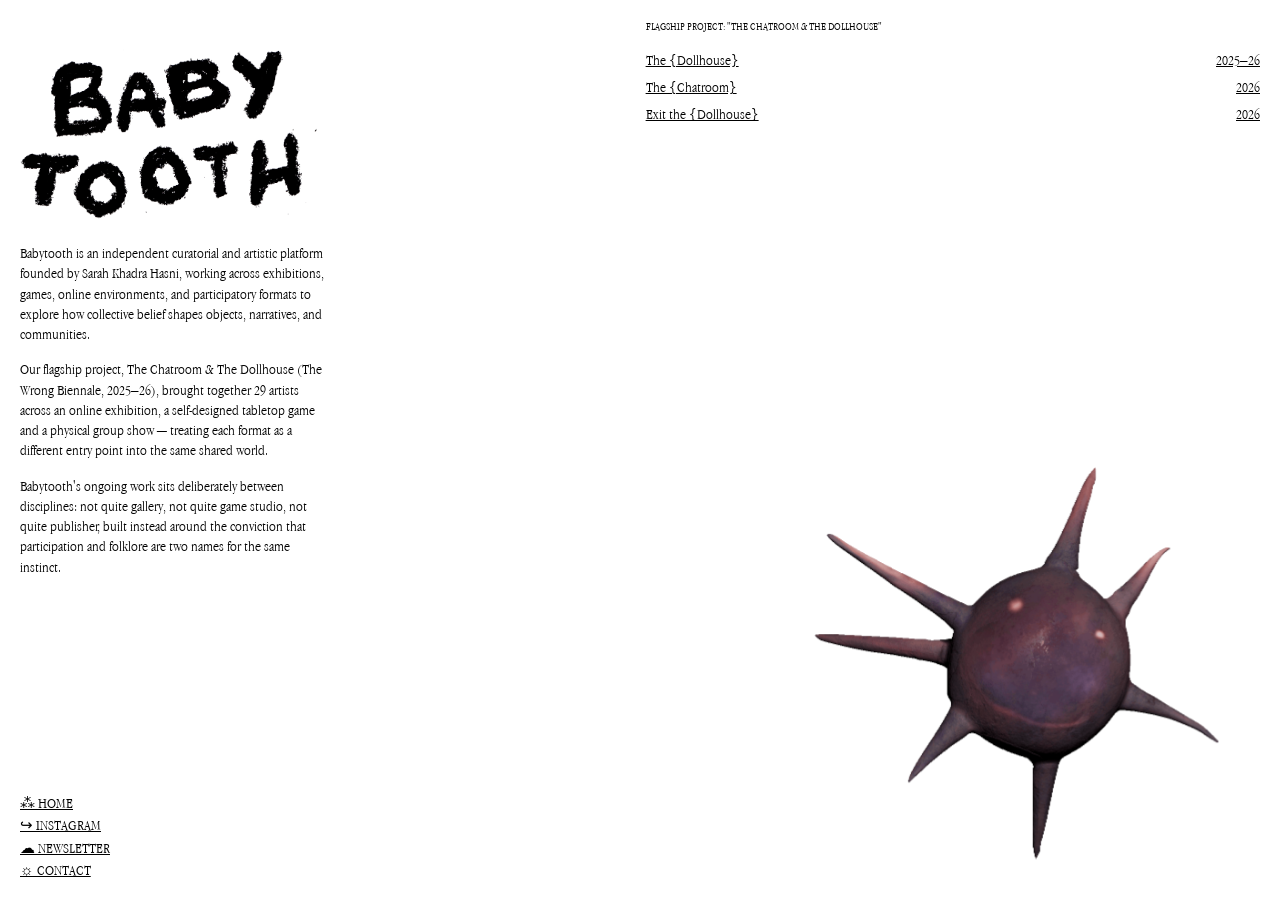
==== commit f6c447f3: "navigation" ====
--- a/index.html
+++ b/index.html
@@ -131,7 +131,7 @@
            ☁ NEWSLETTER
         </a>
         <!-- NAV TRIGGER -->
-        <a href="#contact" id="contact-trigger">CONTACT</a>
+        <a href="#contact" id="contact-trigger">☼ CONTACT</a>
     </nav>
 
     <div class="mascot">
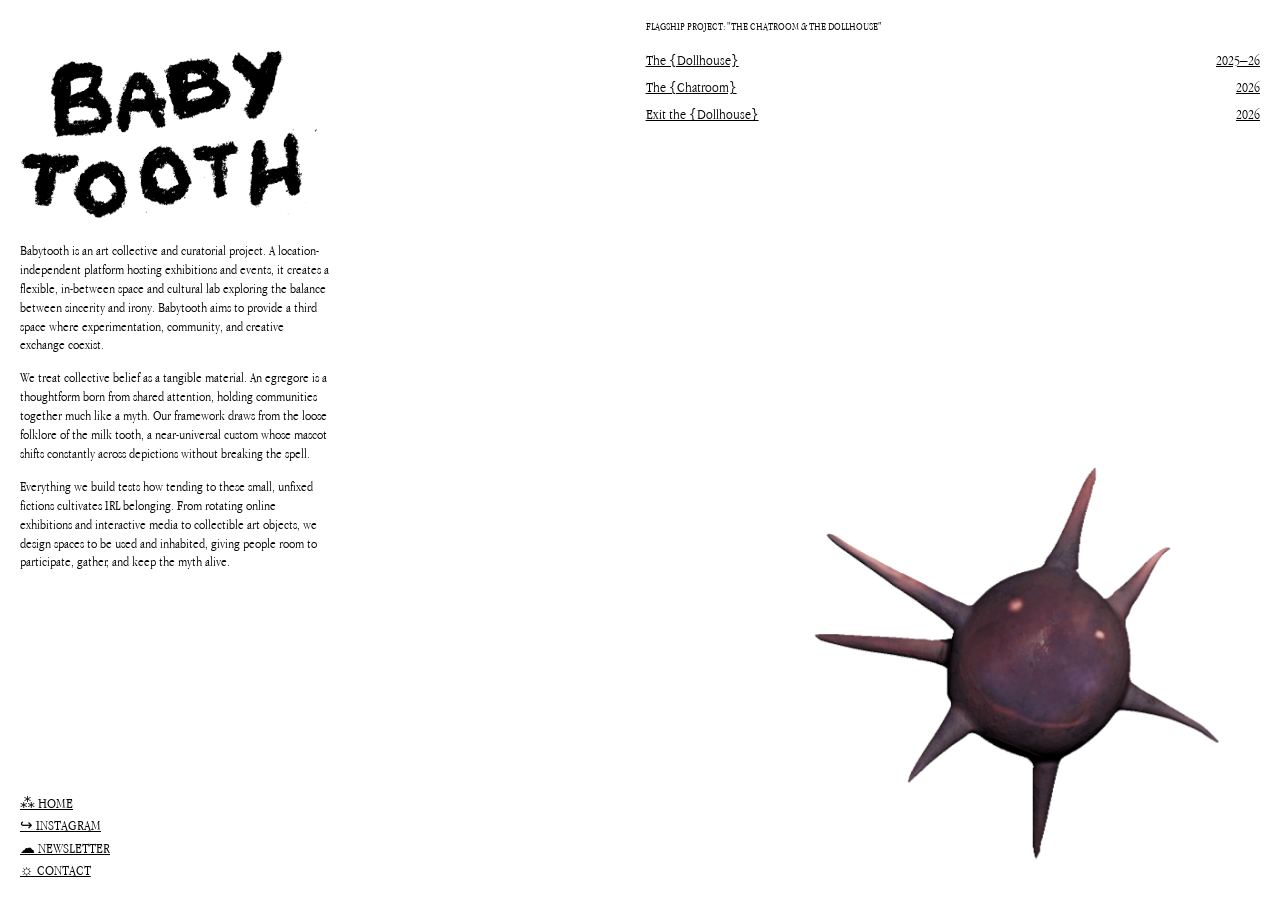
==== commit f632596c: "descrp" ====
--- a/index.html
+++ b/index.html
@@ -20,27 +20,32 @@
             >
         </a>
 
-        <div class="description">
+<div class="description">
             <p>
-                Babytooth is an independent curatorial and artistic
-                platform founded by Sarah Khadra Hasni, working across
-                exhibitions, games, online environments, and participatory
-                formats to explore how collective belief shapes objects,
-                narratives, and communities.
+                Babytooth is an art collective and curatorial project.
+                A location-independent platform hosting exhibitions
+                and events, it creates a flexible, in-between
+                space and cultural lab exploring the balance between
+                sincerity and irony. Babytooth aims to provide a third
+                space where experimentation, community, and creative
+                exchange coexist.
             </p>
             <p>
-                Our flagship project, The Chatroom &amp; The Dollhouse
-                (The Wrong Biennale, 2025–26), brought together 29 artists
-                across an online exhibition, a self-designed tabletop game
-                and a physical group show — treating each format as a
-                different entry point into the same shared world.
+                We treat collective belief as a tangible material.
+                An egregore is a thoughtform born from shared attention,
+                holding communities together much like a myth. Our
+                framework draws from the loose folklore of the milk
+                tooth, a near-universal custom whose mascot shifts
+                constantly across depictions without breaking the
+                spell.
             </p>
             <p>
-                Babytooth's ongoing work sits deliberately between
-                disciplines: not quite gallery, not quite game studio,
-                not quite publisher, built instead around the conviction
-                that participation and folklore are two names for the
-                same instinct.
+                Everything we build tests how tending to these small,
+                unfixed fictions cultivates IRL belonging. From
+                rotating online exhibitions and interactive media to
+                collectible art objects, we design spaces to be used
+                and inhabited, giving people room to participate,
+                gather, and keep the myth alive.
             </p>
         </div>
     </section>
--- a/style.css
+++ b/style.css
@@ -71,6 +71,11 @@
 .intro {
     width: 310px;
     max-width: 100%;
+}
+
+.description {
+
+    font-size: 14px;
 }
 
 .logo-link {
